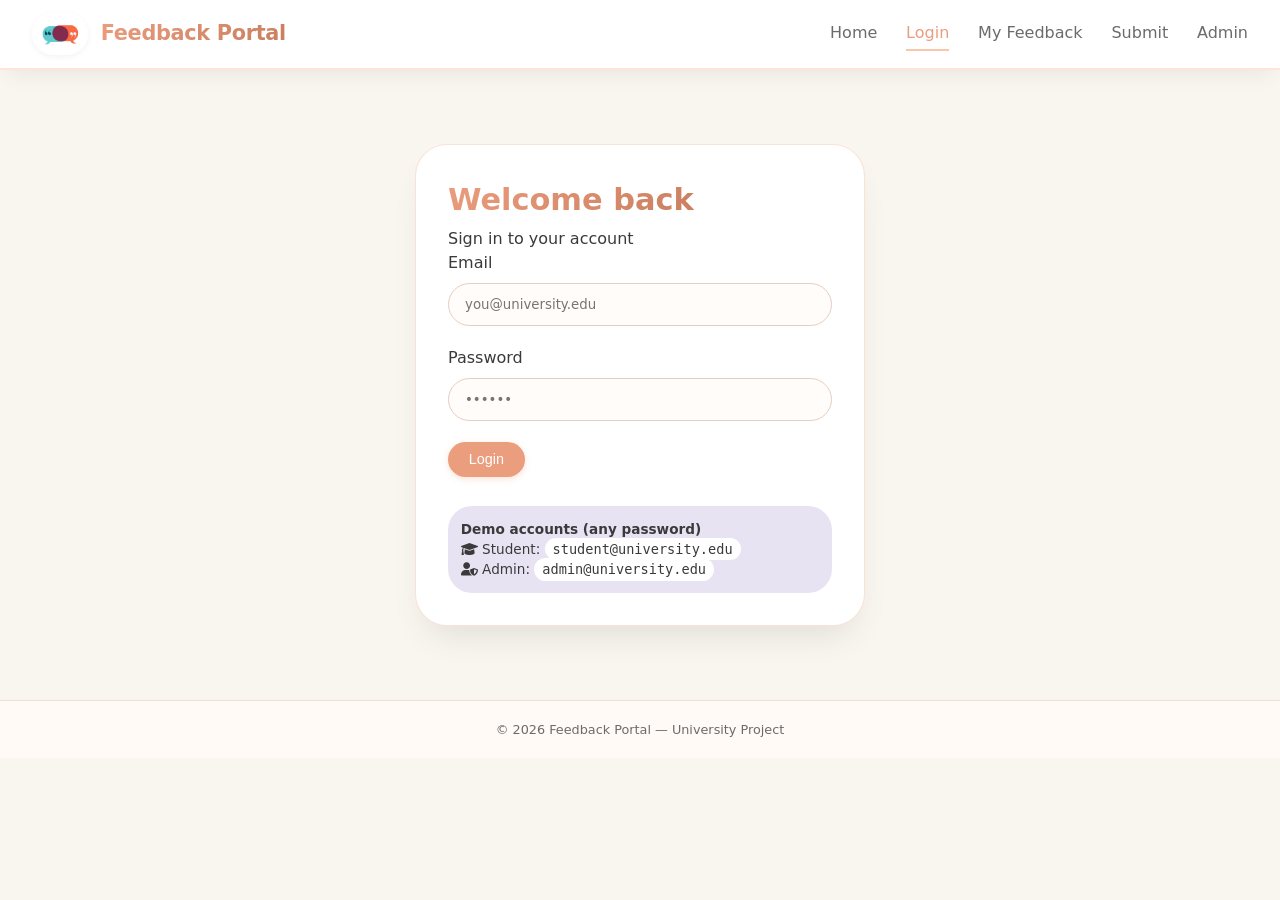
==== admin.html @ 62753f6c "phase-2" ====
<!DOCTYPE html>
<html lang="en">
<head>
  <meta charset="UTF-8">
  <meta name="viewport" content="width=device-width, initial-scale=1.0">
  <title>Admin Dashboard</title>
  <link rel="stylesheet" href="css/style.css">
  <link rel="stylesheet" href="https://cdnjs.cloudflare.com/ajax/libs/font-awesome/6.0.0-beta3/css/all.min.css">
</head>
<body>
<nav>
  <div class="logo-wrapper">
    <img src="images/logo.jpeg" alt="Logo" class="nav-logo">
    <span class="logo">Feedback Portal</span>
  </div>
  <button class="hamburger"><span></span><span></span><span></span></button>
  <ul>
    <li><a href="index.html">Home</a></li>
    <li><a href="admin.html" class="active">Admin</a></li>
    <li><a href="#" id="logoutBtn">Logout</a></li>
  </ul>
</nav>
<main>
  <div class="page-header"><h1>Admin Panel</h1><span>Manage all feedback</span></div>
  <div style="display:flex; gap:1rem; flex-wrap:wrap;">
    <div class="card" style="flex:1; text-align:center;"><div style="font-size:2rem;" id="adminTotal">0</div><div>Total</div></div>
    <div class="card" style="flex:1; text-align:center;"><div style="font-size:2rem;" id="adminPending">0</div><div>Pending</div></div>
    <div class="card" style="flex:1; text-align:center;"><div style="font-size:2rem;" id="adminReviewed">0</div><div>Reviewed</div></div>
  </div>
  <div class="card">
    <h2>All feedback</h2>
    <div style="margin-bottom:1rem;"><label>Filter by status: </label><select id="statusFilter"><option value="all">All</option><option value="pending">Pending</option><option value="reviewed">Reviewed</option><option value="resolved">Resolved</option></select></div>
    <div style="overflow-x:auto;"><table class="admin-table"><thead><tr><th>Student</th><th>Category</th><th>Feedback</th><th>Status</th><th>Actions</th></tr></thead><tbody id="adminFeedbackBody"></tbody></table></div>
  </div>
</main>
<footer>© 2026 Feedback Portal — University Project</footer>
<div class="overlay" id="confirmOverlay"><div class="dialog"><h3>Are you sure?</h3><p id="confirmMsg"></p><div class="dialog-btns"><button class="btn btn-danger" id="confirmYes">Yes</button><button class="btn btn-primary" id="confirmNo">Cancel</button></div></div></div>
<script src="js/script.js"></script>
</body>
</html>
---- css/style.css ----
/* ========== PASTEL VARIABLES ========== */
:root {
  --bg-page: #f9f6f0;
  --card-bg: #ffffff;
  --pastel-peach: #ffe5d9;
  --pastel-mint: #d4f1f4;
  --pastel-lavender: #e8e3f2;
  --pastel-soft-blue: #c9e4de;
  --pastel-coral: #fbc4ab;
  --text-dark: #3a3a3a;
  --text-soft: #6b6b6b;
  --accent: #eb9e7e;
  --accent-dark: #d48464;
  --success: #88c9a6;
  --warning: #ffb347;
  --danger: #e28b7a;
  --border-radius-card: 2rem;
  --shadow: 0 10px 25px -8px rgba(0, 0, 0, 0.08);
}

* {
  margin: 0;
  padding: 0;
  box-sizing: border-box;
}

body {
  font-family: 'Segoe UI', 'Inter', system-ui, -apple-system, sans-serif;
  background: var(--bg-page);
  color: var(--text-dark);
  line-height: 1.5;
  min-height: 100vh;
  display: flex;
  flex-direction: column;
}

main {
  flex: 1;
  max-width: 1300px;
  margin: 0 auto;
  padding: 2rem 1.5rem;
  width: 100%;
}

/* ========== NAVIGATION (creative pastel bar) ========== */
nav {
  background: var(--card-bg);
  backdrop-filter: blur(4px);
  padding: 0.8rem 2rem;
  display: flex;
  justify-content: space-between;
  align-items: center;
  flex-wrap: wrap;
  box-shadow: var(--shadow);
  border-bottom: 2px solid var(--pastel-peach);
  position: sticky;
  top: 0;
  z-index: 100;
}

.logo-wrapper {
  display: flex;
  align-items: center;
  gap: 0.8rem;
}

.nav-logo {
  height: 42px;
  width: auto;
  border-radius: 2rem;
  box-shadow: 0 2px 6px rgba(0,0,0,0.05);
}

.logo {
  font-weight: 600;
  font-size: 1.3rem;
  letter-spacing: -0.3px;
  background: linear-gradient(135deg, #eb9e7e, #c77d5e);
  background-clip: text;
  -webkit-background-clip: text;
  color: transparent;
}

nav ul {
  display: flex;
  gap: 1.8rem;
  list-style: none;
}

nav ul li a {
  text-decoration: none;
  font-weight: 500;
  color: var(--text-soft);
  padding: 0.4rem 0;
  transition: 0.2s;
  border-bottom: 2px solid transparent;
}

nav ul li a:hover, nav ul li a.active {
  color: var(--accent);
  border-bottom-color: var(--pastel-coral);
}

.hamburger {
  display: none;
  background: none;
  border: none;
  cursor: pointer;
  flex-direction: column;
  gap: 5px;
}
.hamburger span {
  width: 25px;
  height: 3px;
  background: var(--text-soft);
  border-radius: 4px;
}

/* ========== BUTTONS ========== */
.btn {
  display: inline-block;
  padding: 0.6rem 1.3rem;
  border-radius: 2.5rem;
  font-weight: 500;
  text-decoration: none;
  cursor: pointer;
  border: none;
  background: transparent;
  transition: all 0.2s ease;
  font-size: 0.9rem;
}
.btn-primary {
  background: var(--accent);
  color: white;
  box-shadow: 0 2px 6px rgba(235,158,126,0.3);
}
.btn-primary:hover {
  background: var(--accent-dark);
  transform: translateY(-1px);
}
.btn-success {
  background: var(--success);
  color: white;
}
.btn-danger {
  background: var(--danger);
  color: white;
}
.btn-sm {
  padding: 0.3rem 0.9rem;
  font-size: 0.8rem;
}
.btn-outline {
  border: 1px solid var(--pastel-coral);
  color: var(--accent);
}

/* ========== CARDS & FORMS ========== */
.card {
  background: var(--card-bg);
  border-radius: var(--border-radius-card);
  padding: 1.8rem;
  margin-bottom: 2rem;
  box-shadow: var(--shadow);
  border: 1px solid rgba(235,158,126,0.2);
}

.form-group {
  margin-bottom: 1.3rem;
}
.form-group label {
  display: block;
  font-weight: 500;
  margin-bottom: 0.5rem;
  color: var(--text-dark);
}
input, select, textarea {
  width: 100%;
  padding: 0.8rem 1rem;
  border: 1px solid #e2cfc4;
  border-radius: 2rem;
  font-family: inherit;
  background: #fffcf9;
  transition: 0.2s;
}
input:focus, select:focus, textarea:focus {
  outline: none;
  border-color: var(--accent);
  box-shadow: 0 0 0 3px rgba(235,158,126,0.2);
}
input.invalid, select.invalid, textarea.invalid {
  border-color: var(--danger);
  background: #fff4f1;
}
.error-msg {
  color: var(--danger);
  font-size: 0.75rem;
  margin-top: 0.3rem;
  display: none;
}
.error-msg.show {
  display: block;
}

/* ========== LOGIN PAGE STYLED ========== */
.login-wrapper {
  display: flex;
  justify-content: center;
  align-items: center;
  min-height: 70vh;
  padding: 2rem;
}
.login-box {
  background: var(--card-bg);
  border-radius: 2rem;
  padding: 2rem;
  max-width: 450px;
  width: 100%;
  box-shadow: 0 20px 35px -12px rgba(0,0,0,0.1);
  border: 1px solid rgba(235,158,126,0.3);
}
.login-box h1 {
  font-size: 1.9rem;
  font-weight: 600;
  background: linear-gradient(135deg, #eb9e7e, #b96f50);
  background-clip: text;
  -webkit-background-clip: text;
  color: transparent;
  margin-bottom: 0.3rem;
}
.demo-creds {
  margin-top: 1.8rem;
  background: var(--pastel-lavender);
  padding: 0.8rem;
  border-radius: 1.5rem;
  font-size: 0.85rem;
}
.demo-creds code {
  background: #fff;
  padding: 0.2rem 0.5rem;
  border-radius: 2rem;
  font-family: monospace;
}

/* ========== TABLES (admin, responsive) ========== */
.admin-table {
  width: 100%;
  border-collapse: collapse;
}
.admin-table th, .admin-table td {
  padding: 1rem 0.8rem;
  text-align: left;
  border-bottom: 1px solid #f0e2d8;
}
.admin-table th {
  color: var(--accent);
  font-weight: 600;
}
.action-btns {
  display: flex;
  gap: 0.5rem;
  flex-wrap: wrap;
}
.badge {
  padding: 0.2rem 0.8rem;
  border-radius: 2rem;
  font-size: 0.7rem;
  font-weight: 600;
}
.badge-pending { background: #ffe5b4; color: #b45f06; }
.badge-reviewed { background: #d4f1f4; color: #2c7865; }
.badge-resolved { background: #d9f0ec; color: #2d6a4f; }

/* ========== FEEDBACK LIST (student) ========== */
.feedback-list {
  list-style: none;
}
.feedback-item {
  background: #fefaf7;
  border-radius: 1.5rem;
  padding: 1rem 1.2rem;
  margin-bottom: 1rem;
  display: flex;
  justify-content: space-between;
  align-items: center;
  flex-wrap: wrap;
  gap: 0.8rem;
  transition: 0.1s;
  border: 1px solid #f4e4db;
}
.feedback-item-text {
  font-weight: 500;
}
.feedback-item-type {
  font-size: 0.75rem;
  color: var(--text-soft);
  margin-top: 0.2rem;
}

/* ========== HERO / LANDING ========== */
.hero {
  background: linear-gradient(120deg, #ffe5d9, #fff0e8);
  padding: 3rem 2rem;
  border-radius: 2rem;
  text-align: center;
  margin-bottom: 2rem;
}
.features-grid {
  display: grid;
  grid-template-columns: repeat(auto-fit, minmax(220px, 1fr));
  gap: 1.5rem;
  margin: 2rem 0;
}
.feature-card {
  background: white;
  padding: 1.5rem;
  border-radius: 1.8rem;
  text-align: center;
  transition: 0.2s;
  border: 1px solid #f2e1d6;
}
.feature-card:hover {
  transform: translateY(-4px);
  box-shadow: 0 12px 22px -12px rgba(0,0,0,0.1);
}
.icon {
  font-size: 2rem;
  margin-bottom: 0.5rem;
  color: var(--accent);
}

/* ========== TOAST & DIALOG ========== */
#toast {
  position: fixed;
  bottom: 25px;
  left: 50%;
  transform: translateX(-50%);
  background: #2e2a28;
  color: #fff4ef;
  padding: 0.7rem 1.5rem;
  border-radius: 3rem;
  font-size: 0.85rem;
  opacity: 0;
  transition: 0.2s;
  pointer-events: none;
  z-index: 1000;
}
#toast.show {
  opacity: 1;
}
#toast.success { background: #88c9a6; color: #1e3b2a; }
#toast.danger { background: #e28b7a; color: #3b1e18; }
.overlay {
  display: none;
  position: fixed;
  top: 0; left: 0;
  width: 100%; height: 100%;
  background: rgba(0,0,0,0.3);
  backdrop-filter: blur(3px);
  align-items: center;
  justify-content: center;
  z-index: 1100;
}
.overlay.show {
  display: flex;
}
.dialog {
  background: white;
  padding: 1.8rem;
  border-radius: 2rem;
  max-width: 320px;
  text-align: center;
}
.dialog-btns {
  display: flex;
  gap: 1rem;
  justify-content: center;
  margin-top: 1.5rem;
}
footer {
  text-align: center;
  padding: 1.2rem;
  color: var(--text-soft);
  font-size: 0.8rem;
  background: #fffaf5;
  border-top: 1px solid #f0dfd4;
}
.page-header {
  display: flex;
  justify-content: space-between;
  align-items: center;
  margin-bottom: 1.8rem;
  flex-wrap: wrap;
}
@media (max-width: 720px) {
  .hamburger { display: flex; }
  nav ul { display: none; width: 100%; flex-direction: column; align-items: center; gap: 1rem; padding: 1rem 0; }
  nav ul.open { display: flex; }
  .admin-table, .admin-table tbody, .admin-table tr, .admin-table td { display: block; }
  .admin-table thead { display: none; }
  .admin-table tr {
    border: 1px solid #f0e2d8;
    margin-bottom: 1rem;
    border-radius: 1.5rem;
    padding: 0.8rem;
  }
  .admin-table td {
    display: flex;
    justify-content: space-between;
    align-items: center;
    gap: 0.5rem;
    border-bottom: none;
    padding: 0.5rem;
  }
  .admin-table td::before {
    content: attr(data-label);
    font-weight: 600;
    width: 35%;
  }
}
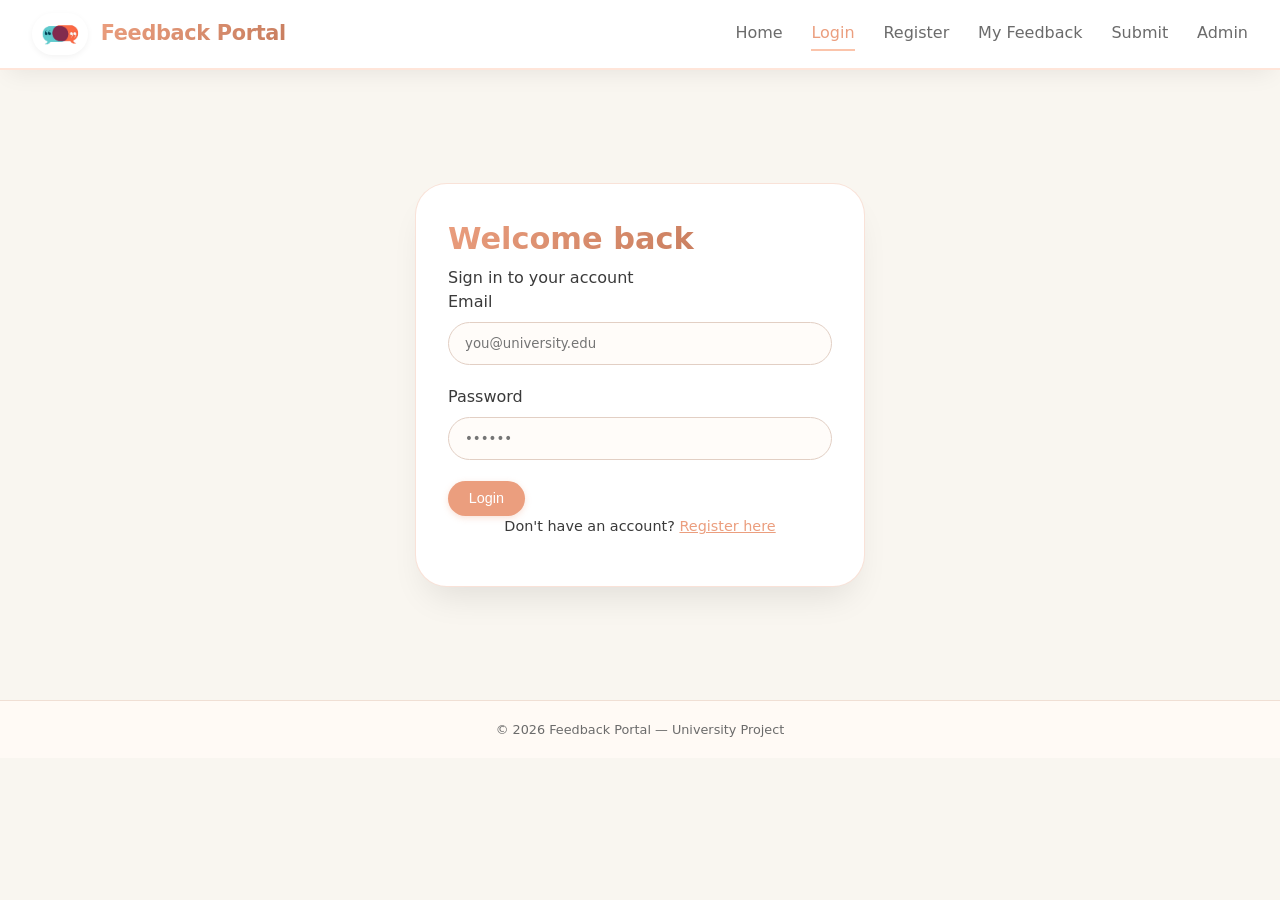
==== commit ec2b9529: "Updated Files" ====
--- a/admin.html
+++ b/admin.html
@@ -5,6 +5,9 @@
   <meta name="viewport" content="width=device-width, initial-scale=1.0">
   <title>Admin Dashboard</title>
   <link rel="stylesheet" href="css/style.css">
+  <meta http-equiv="Cache-Control" content="no-cache, no-store, must-revalidate">
+<meta http-equiv="Pragma" content="no-cache">
+<meta http-equiv="Expires" content="0">
   <link rel="stylesheet" href="https://cdnjs.cloudflare.com/ajax/libs/font-awesome/6.0.0-beta3/css/all.min.css">
 </head>
 <body>
